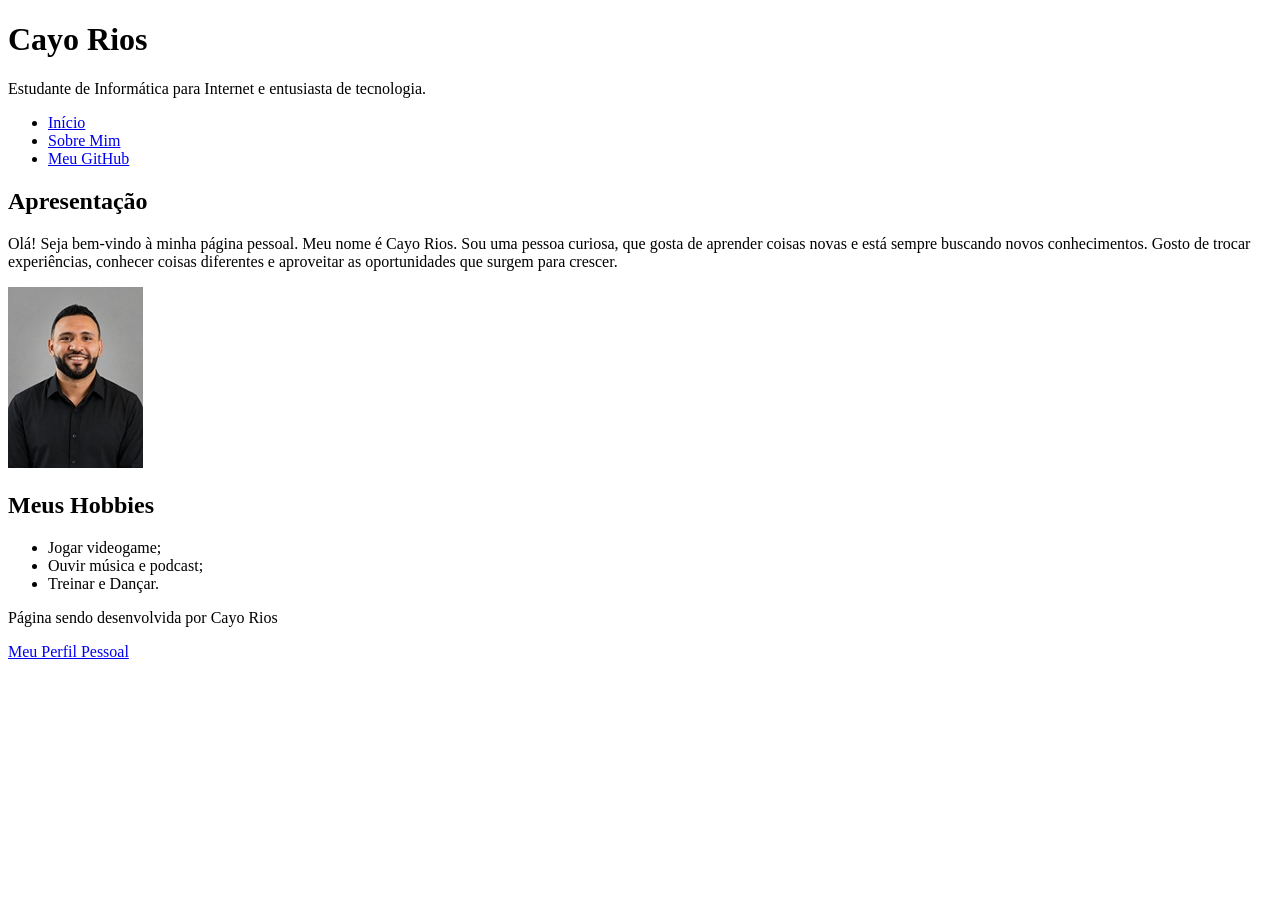
==== index.html @ e6379725 "Add files via upload" ====
<!DOCTYPE html>
<html lang="pt-BR">
<head>
    <meta charset="UTF-8">
    <meta name="viewport" content="width=device-width, initial-scale=1.0">
    <title>Página Pessoal</title>
</head>
<body>

    <!-- 1. Cabeçalho (Header) -->
    <header>
        <h1>Cayo Rios</h1>
        <p>Estudante de Informática para Internet e entusiasta de tecnologia.</p>
    </header>

    <!-- 4. Seção de Navegação -->
    <nav>
        <ul>
            <li><a href="index.html">Início</a></li>
            <li><a href="sobre.html">Sobre Mim</a></li>
            <li><a href="https://github.com/techpazrios" target="_blank">Meu GitHub</a></li>
        </ul>
    </nav>

    <!-- Conteúdo principal da página -->
    <main>
        <!-- 2. Seção de Apresentação -->
        <section>
            <h2>Apresentação</h2>
            <p>Olá! Seja bem-vindo à minha página pessoal. Meu nome é Cayo Rios. Sou uma pessoa curiosa, que gosta de aprender coisas novas e está sempre buscando novos conhecimentos. Gosto de trocar experiências, conhecer coisas diferentes e aproveitar as oportunidades que surgem para crescer.</p>
            <img src="img/foto.jpeg" alt="Foto de perfil de Cayo Rios">
        </section>

        <!-- 3. Seção de Hobbies ou Interesses -->
        <section>
            <h2>Meus Hobbies</h2>
            <ul>
                <li>Jogar videogame;</li>
                <li>Ouvir música e podcast;</li>
                <li>Treinar e Dançar.</li>
            </ul>
        </section>
    </main>

    <!-- 5. Rodapé (Footer) -->
    <footer>
        <p>Página sendo desenvolvida por Cayo Rios</p>
        <p><a href="https://www.instagram.com/cayogustavo/" target="_blank">Meu Perfil Pessoal</a></p>
    </footer>

</body>
</html>
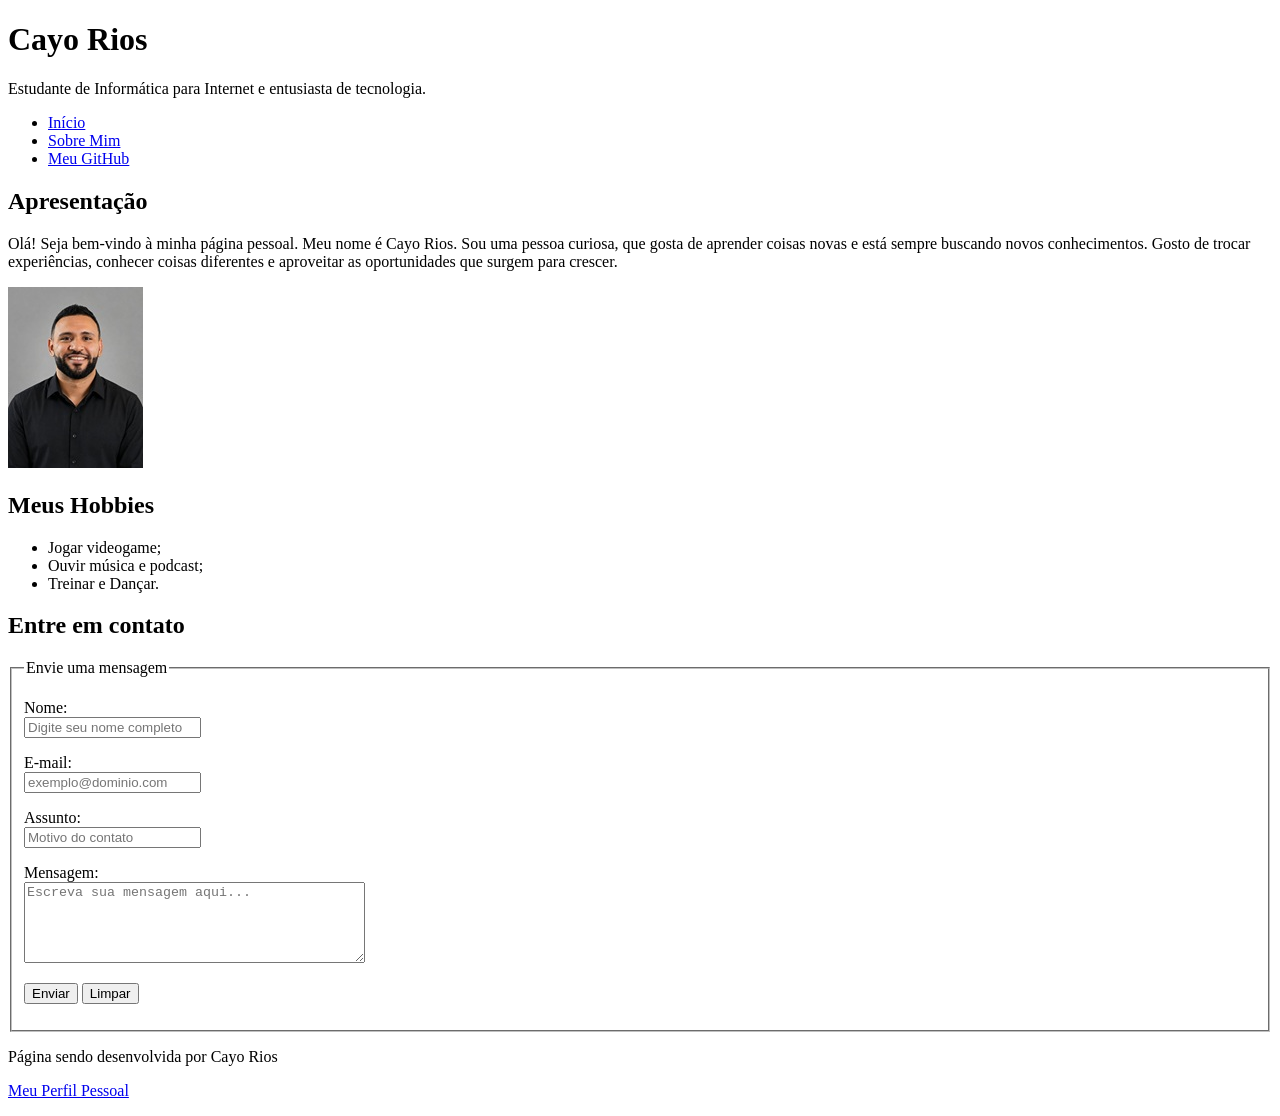
==== commit f08efdbc: "Adiciona formulário de contato à página pessoal." ====
--- a/index.html
+++ b/index.html
@@ -40,6 +40,40 @@
                 <li>Treinar e Dançar.</li>
             </ul>
         </section>
+        <!-- Nova Seção: Formulário de Contato -->
+        <section id="contato">
+            <h2>Entre em contato</h2>
+            <form action="#" method="post">
+                <fieldset>
+                    <legend>Envie uma mensagem</legend>
+
+                    <p>
+                        <label for="nome">Nome:</label><br>
+                        <input type="text" id="nome" name="nome" required placeholder="Digite seu nome completo">
+                    </p>
+
+                    <p>
+                        <label for="email">E-mail:</label><br>
+                        <input type="email" id="email" name="email" required placeholder="exemplo@dominio.com">
+                    </p>
+
+                    <p>
+                        <label for="assunto">Assunto:</label><br>
+                        <input type="text" id="assunto" name="assunto" required placeholder="Motivo do contato">
+                    </p>
+
+                    <p>
+                        <label for="mensagem">Mensagem:</label><br>
+                        <textarea id="mensagem" name="mensagem" rows="5" cols="40" required placeholder="Escreva sua mensagem aqui..."></textarea>
+                    </p>
+
+                    <p>
+                        <button type="submit">Enviar</button>
+                        <button type="reset">Limpar</button>
+                    </p>
+                </fieldset>
+            </form>
+        </section>
     </main>
 
     <!-- 5. Rodapé (Footer) -->
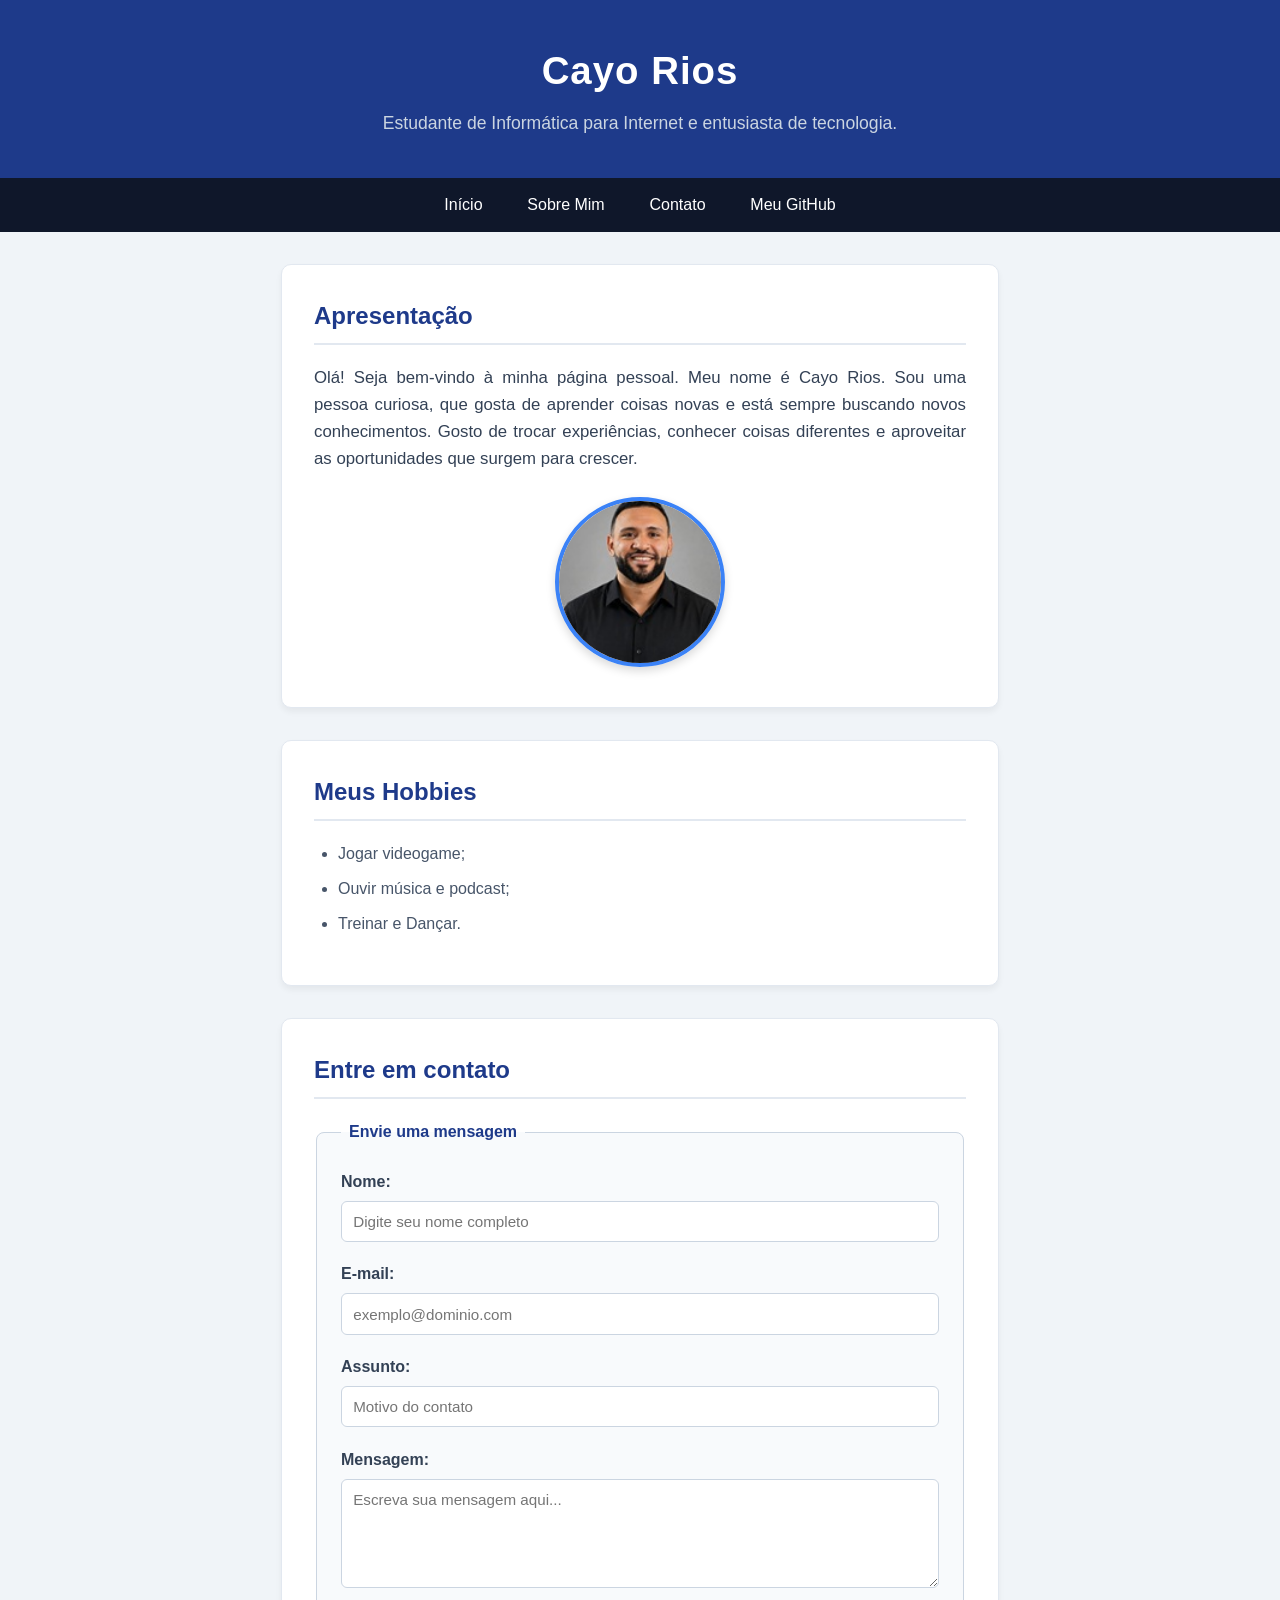
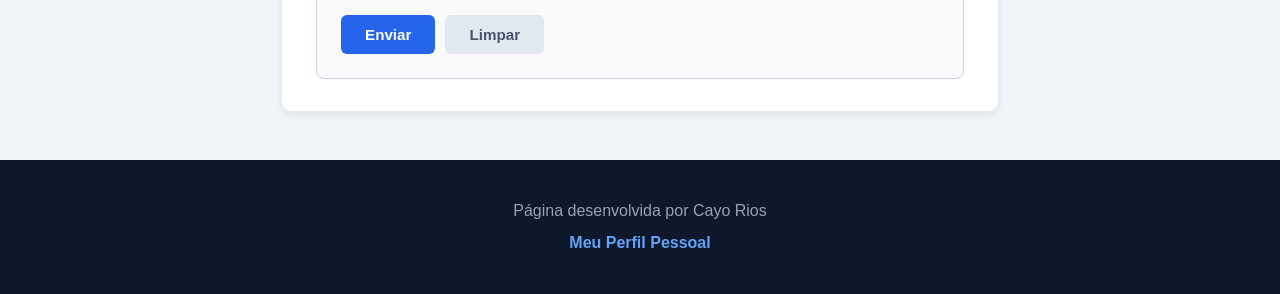
==== commit 62a1675d: "Aplica estilos CSS à página pessoal" ====
--- a/index.html
+++ b/index.html
@@ -3,82 +3,87 @@
 <head>
     <meta charset="UTF-8">
     <meta name="viewport" content="width=device-width, initial-scale=1.0">
-    <title>Página Pessoal</title>
+    <title>Página Pessoal - Cayo Rios</title>
+    <!-- 1. Vinculando a folha de estilos externa -->
+    <link rel="stylesheet" href="style.css">
 </head>
 <body>
 
-    <!-- 1. Cabeçalho (Header) -->
+    <!-- Cabeçalho (Header) -->
     <header>
         <h1>Cayo Rios</h1>
         <p>Estudante de Informática para Internet e entusiasta de tecnologia.</p>
     </header>
 
-    <!-- 4. Seção de Navegação -->
+    <!-- Navegação -->
     <nav>
         <ul>
             <li><a href="index.html">Início</a></li>
             <li><a href="sobre.html">Sobre Mim</a></li>
+            <li><a href="#contato">Contato</a></li>
             <li><a href="https://github.com/techpazrios" target="_blank">Meu GitHub</a></li>
         </ul>
     </nav>
 
-    <!-- Conteúdo principal da página -->
+    <!-- Conteúdo principal -->
     <main>
-        <!-- 2. Seção de Apresentação -->
-        <section>
+        <!-- Apresentação -->
+        <section class="secao-card">
             <h2>Apresentação</h2>
-            <p>Olá! Seja bem-vindo à minha página pessoal. Meu nome é Cayo Rios. Sou uma pessoa curiosa, que gosta de aprender coisas novas e está sempre buscando novos conhecimentos. Gosto de trocar experiências, conhecer coisas diferentes e aproveitar as oportunidades que surgem para crescer.</p>
-            <img src="img/foto.jpeg" alt="Foto de perfil de Cayo Rios">
+            <!-- Usando seletor de classe conforme pedido -->
+            <p class="destaque">Olá! Seja bem-vindo à minha página pessoal. Meu nome é Cayo Rios. Sou uma pessoa curiosa, que gosta de aprender coisas novas e está sempre buscando novos conhecimentos. Gosto de trocar experiências, conhecer coisas diferentes e aproveitar as oportunidades que surgem para crescer.</p>
+            <img src="img/foto.jpeg" alt="Foto de perfil de Cayo Rios" class="foto-perfil">
         </section>
 
-        <!-- 3. Seção de Hobbies ou Interesses -->
-        <section>
+        <!-- Hobbies ou Interesses -->
+        <section class="secao-card">
             <h2>Meus Hobbies</h2>
-            <ul>
+            <ul class="lista-hobbies">
                 <li>Jogar videogame;</li>
                 <li>Ouvir música e podcast;</li>
                 <li>Treinar e Dançar.</li>
             </ul>
         </section>
-        <!-- Nova Seção: Formulário de Contato -->
-        <section id="contato">
+
+        <!-- Formulário de Contato -->
+        <section id="contato" class="secao-card">
             <h2>Entre em contato</h2>
             <form action="#" method="post">
                 <fieldset>
                     <legend>Envie uma mensagem</legend>
 
-                    <p>
-                        <label for="nome">Nome:</label><br>
+                    <div class="campo">
+                        <label for="nome">Nome:</label>
                         <input type="text" id="nome" name="nome" required placeholder="Digite seu nome completo">
-                    </p>
+                    </div>
 
-                    <p>
-                        <label for="email">E-mail:</label><br>
+                    <div class="campo">
+                        <label for="email">E-mail:</label>
                         <input type="email" id="email" name="email" required placeholder="exemplo@dominio.com">
-                    </p>
+                    </div>
 
-                    <p>
-                        <label for="assunto">Assunto:</label><br>
+                    <div class="campo">
+                        <label for="assunto">Assunto:</label>
                         <input type="text" id="assunto" name="assunto" required placeholder="Motivo do contato">
-                    </p>
+                    </div>
 
-                    <p>
-                        <label for="mensagem">Mensagem:</label><br>
-                        <textarea id="mensagem" name="mensagem" rows="5" cols="40" required placeholder="Escreva sua mensagem aqui..."></textarea>
-                    </p>
+                    <div class="campo">
+                        <label for="mensagem">Mensagem:</label>
+                        <textarea id="mensagem" name="mensagem" rows="5" required placeholder="Escreva sua mensagem aqui..."></textarea>
+                    </div>
 
-                    <p>
+                    <div class="botoes">
                         <button type="submit">Enviar</button>
                         <button type="reset">Limpar</button>
-                    </p>
+                    </div>
                 </fieldset>
             </form>
         </section>
     </main>
 
-    <!-- 5. Rodapé (Footer) -->
+    <!-- Rodapé (Footer) -->
     <footer>
-        <p>Página sendo desenvolvida por Cayo Rios</p>
+        <p>Página desenvolvida por Cayo Rios</p>
         <p><a href="https://www.instagram.com/cayogustavo/" target="_blank">Meu Perfil Pessoal</a></p>
     </footer>
 
--- a/style.css
+++ b/style.css
@@ -0,0 +1,242 @@
+/* ============================================================
+   1. CONFIGURAÇÕES GERAIS E FONTES
+   ============================================================ */
+* {
+    box-sizing: border-box;
+}
+
+body {
+    font-family: 'Segoe UI', Roboto, Helvetica, Arial, sans-serif;
+    line-height: 1.6;
+    background-color: #f0f4f8;
+    color: #2d3748;
+    margin: 0;
+    padding: 0;
+}
+
+/* ============================================================
+   2. CABEÇALHO E TÍTULOS (Requisito 2)
+   ============================================================ */
+header {
+    background-color: #1e3a8a; /* Azul marinho elegante */
+    color: #ffffff;
+    text-align: center;
+    padding: 2.5rem 1rem;
+}
+
+header h1 {
+    font-size: 2.4rem;
+    margin: 0 0 0.5rem 0;
+    letter-spacing: 1px;
+}
+
+header p {
+    font-size: 1.1rem;
+    margin: 0;
+    color: #cbd5e1;
+}
+
+h2 {
+    color: #1e3a8a;
+    font-size: 1.5rem;
+    border-bottom: 2px solid #e2e8f0;
+    padding-bottom: 0.5rem;
+    margin-top: 0;
+}
+
+/* ============================================================
+   3. NAVEGAÇÃO COM EFEITO HOVER (Requisito 7)
+   ============================================================ */
+nav {
+    background-color: #0f172a; /* Tom escuro */
+}
+
+nav ul {
+    list-style: none;
+    margin: 0;
+    padding: 0;
+    display: flex;
+    justify-content: center;
+    flex-wrap: wrap;
+}
+
+nav li {
+    margin: 0;
+}
+
+nav a {
+    display: block;
+    color: #ffffff;
+    text-decoration: none;
+    padding: 0.9rem 1.4rem;
+    font-weight: 500;
+    transition: background-color 0.3s ease, color 0.3s ease;
+}
+
+/* Pseudoclasse :hover exigida pelo professor */
+nav a:hover {
+    background-color: #3b82f6; /* Azul claro ao passar o mouse */
+    color: #ffffff;
+}
+
+/* ============================================================
+   4. CONTEÚDO PRINCIPAL E SEÇÕES (Requisitos 3 e 6)
+   ============================================================ */
+main {
+    max-width: 750px;
+    margin: 2rem auto;
+    padding: 0 1rem;
+}
+
+/* Seções em cartões com sombra, borda e espaçamentos */
+.secao-card {
+    background-color: #ffffff;
+    border: 1px solid #e2e8f0;
+    border-radius: 10px;
+    padding: 2rem;
+    margin-bottom: 2rem;
+    box-shadow: 0 4px 6px rgba(0, 0, 0, 0.05);
+}
+
+/* Seletor de classe para o parágrafo de apresentação */
+.destaque {
+    font-size: 1.05rem;
+    text-align: justify;
+    color: #334155;
+}
+
+/* Estilização da lista de hobbies */
+.lista-hobbies {
+    padding-left: 1.5rem;
+}
+
+.lista-hobbies li {
+    margin-bottom: 0.6rem;
+    color: #475569;
+}
+
+/* ============================================================
+   5. IMAGEM PESSOAL (Requisito 4)
+   ============================================================ */
+.foto-perfil {
+    width: 170px;
+    height: 170px;
+    object-fit: cover;
+    border-radius: 50%; /* Torna a imagem circular */
+    border: 4px solid #3b82f6; /* Borda azul ao redor */
+    display: block;
+    margin: 1.5rem auto 0.5rem auto;
+    box-shadow: 0 4px 10px rgba(0, 0, 0, 0.15);
+}
+
+/* ============================================================
+   6. FORMULÁRIO DE CONTATO (Requisito 5)
+   ============================================================ */
+fieldset {
+    border: 1.5px solid #cbd5e1;
+    border-radius: 8px;
+    padding: 1.5rem;
+    background-color: #f8fafc; /* Fundo diferenciado para o formulário */
+}
+
+legend {
+    font-weight: bold;
+    color: #1e3a8a;
+    padding: 0 0.5rem;
+}
+
+.campo {
+    margin-bottom: 1.2rem;
+}
+
+label {
+    display: block;
+    font-weight: 600;
+    margin-bottom: 0.4rem;
+    color: #334155;
+}
+
+input[type="text"],
+input[type="email"],
+textarea {
+    width: 100%;
+    padding: 0.7rem;
+    border: 1px solid #cbd5e1;
+    border-radius: 6px;
+    font-family: inherit;
+    font-size: 0.95rem;
+    transition: border-color 0.2s;
+}
+
+/* Realce quando o usuário clica no campo */
+input:focus,
+textarea:focus {
+    outline: none;
+    border-color: #3b82f6;
+    box-shadow: 0 0 0 2px rgba(59, 130, 246, 0.2);
+}
+
+textarea {
+    resize: vertical;
+}
+
+/* Botões Enviar e Limpar */
+.botoes {
+    display: flex;
+    gap: 10px;
+    margin-top: 1rem;
+}
+
+button {
+    padding: 0.7rem 1.5rem;
+    font-size: 0.95rem;
+    font-weight: bold;
+    border: none;
+    border-radius: 6px;
+    cursor: pointer;
+    transition: background-color 0.2s ease;
+}
+
+button[type="submit"] {
+    background-color: #2563eb;
+    color: #ffffff;
+}
+
+button[type="submit"]:hover {
+    background-color: #1d4ed8;
+}
+
+button[type="reset"] {
+    background-color: #e2e8f0;
+    color: #475569;
+}
+
+button[type="reset"]:hover {
+    background-color: #cbd5e1;
+}
+
+/* ============================================================
+   7. RODAPÉ (Requisito 7)
+   ============================================================ */
+footer {
+    background-color: #0f172a;
+    color: #94a3b8;
+    text-align: center;
+    padding: 2rem 1rem;
+    margin-top: 3rem;
+}
+
+footer p {
+    margin: 0.4rem 0;
+}
+
+footer a {
+    color: #60a5fa;
+    text-decoration: none;
+    font-weight: bold;
+}
+
+footer a:hover {
+    text-decoration: underline;
+    color: #93c5fd;
+}
